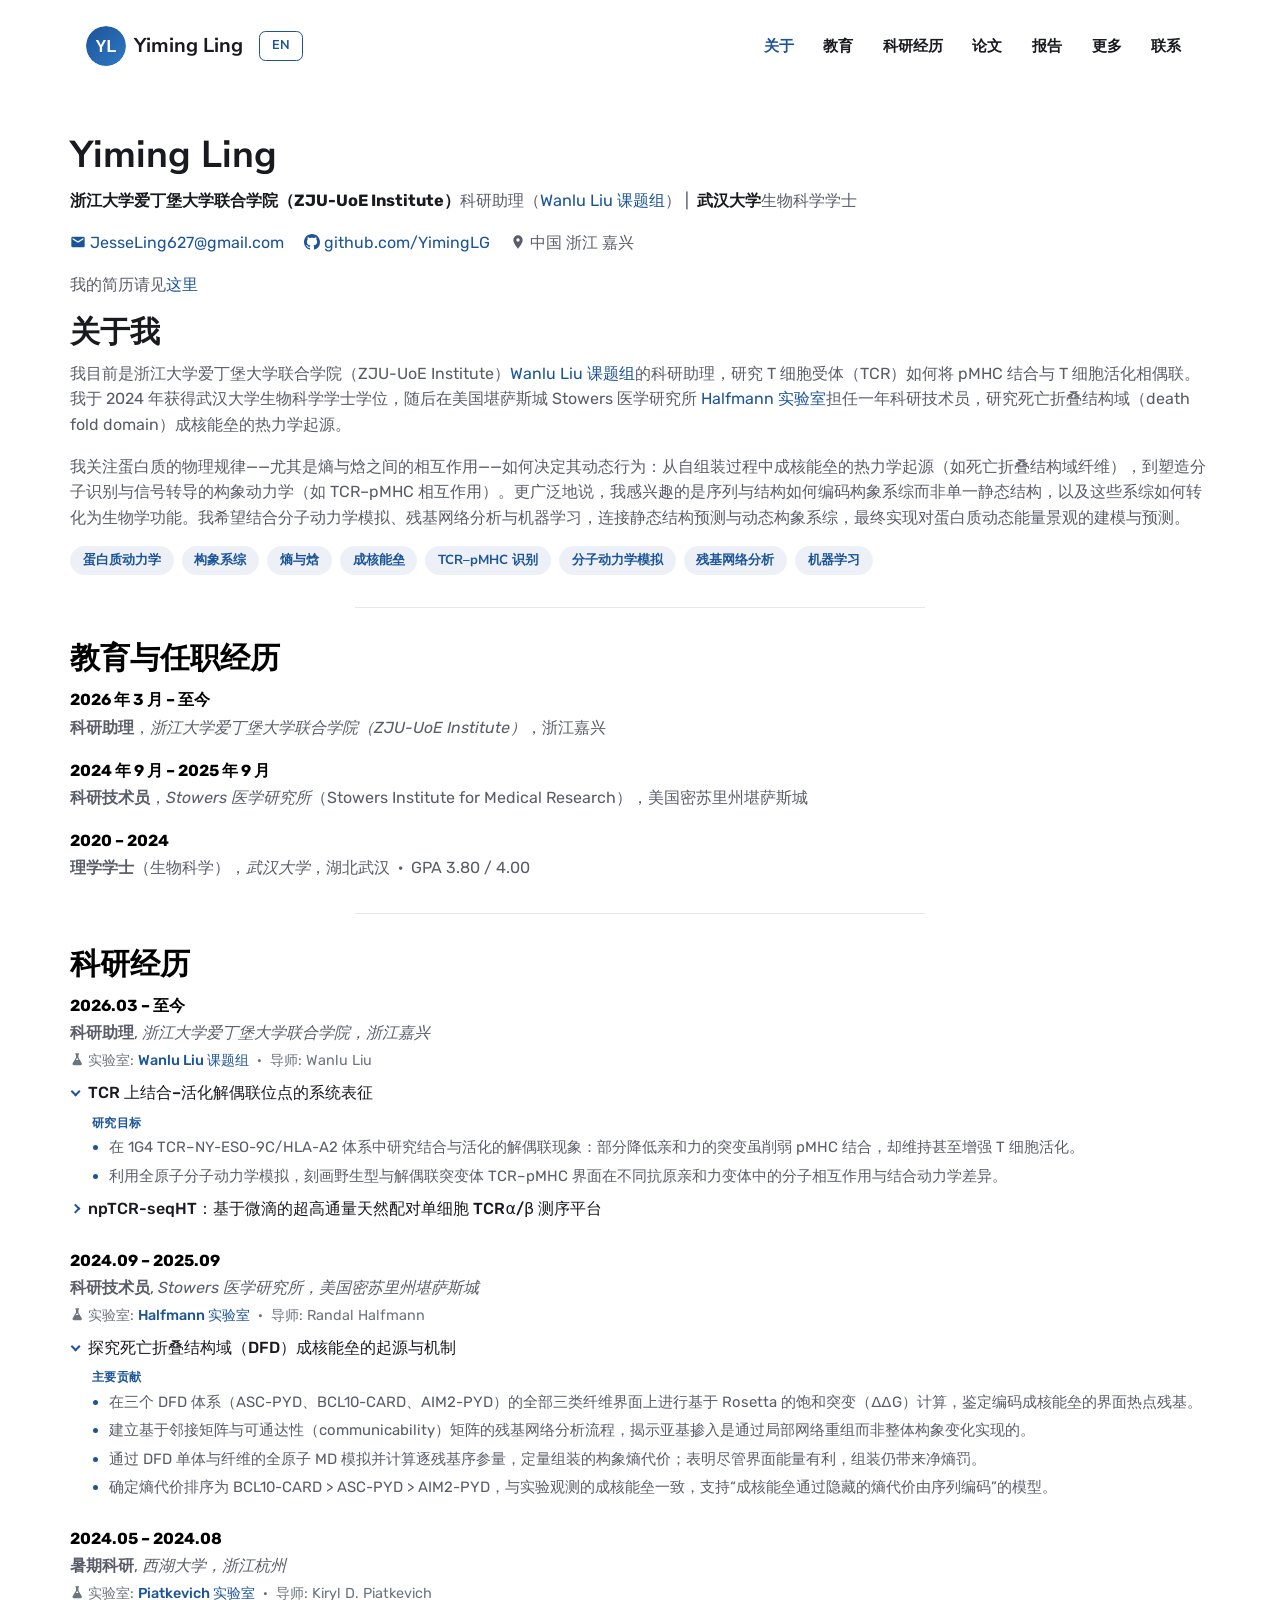
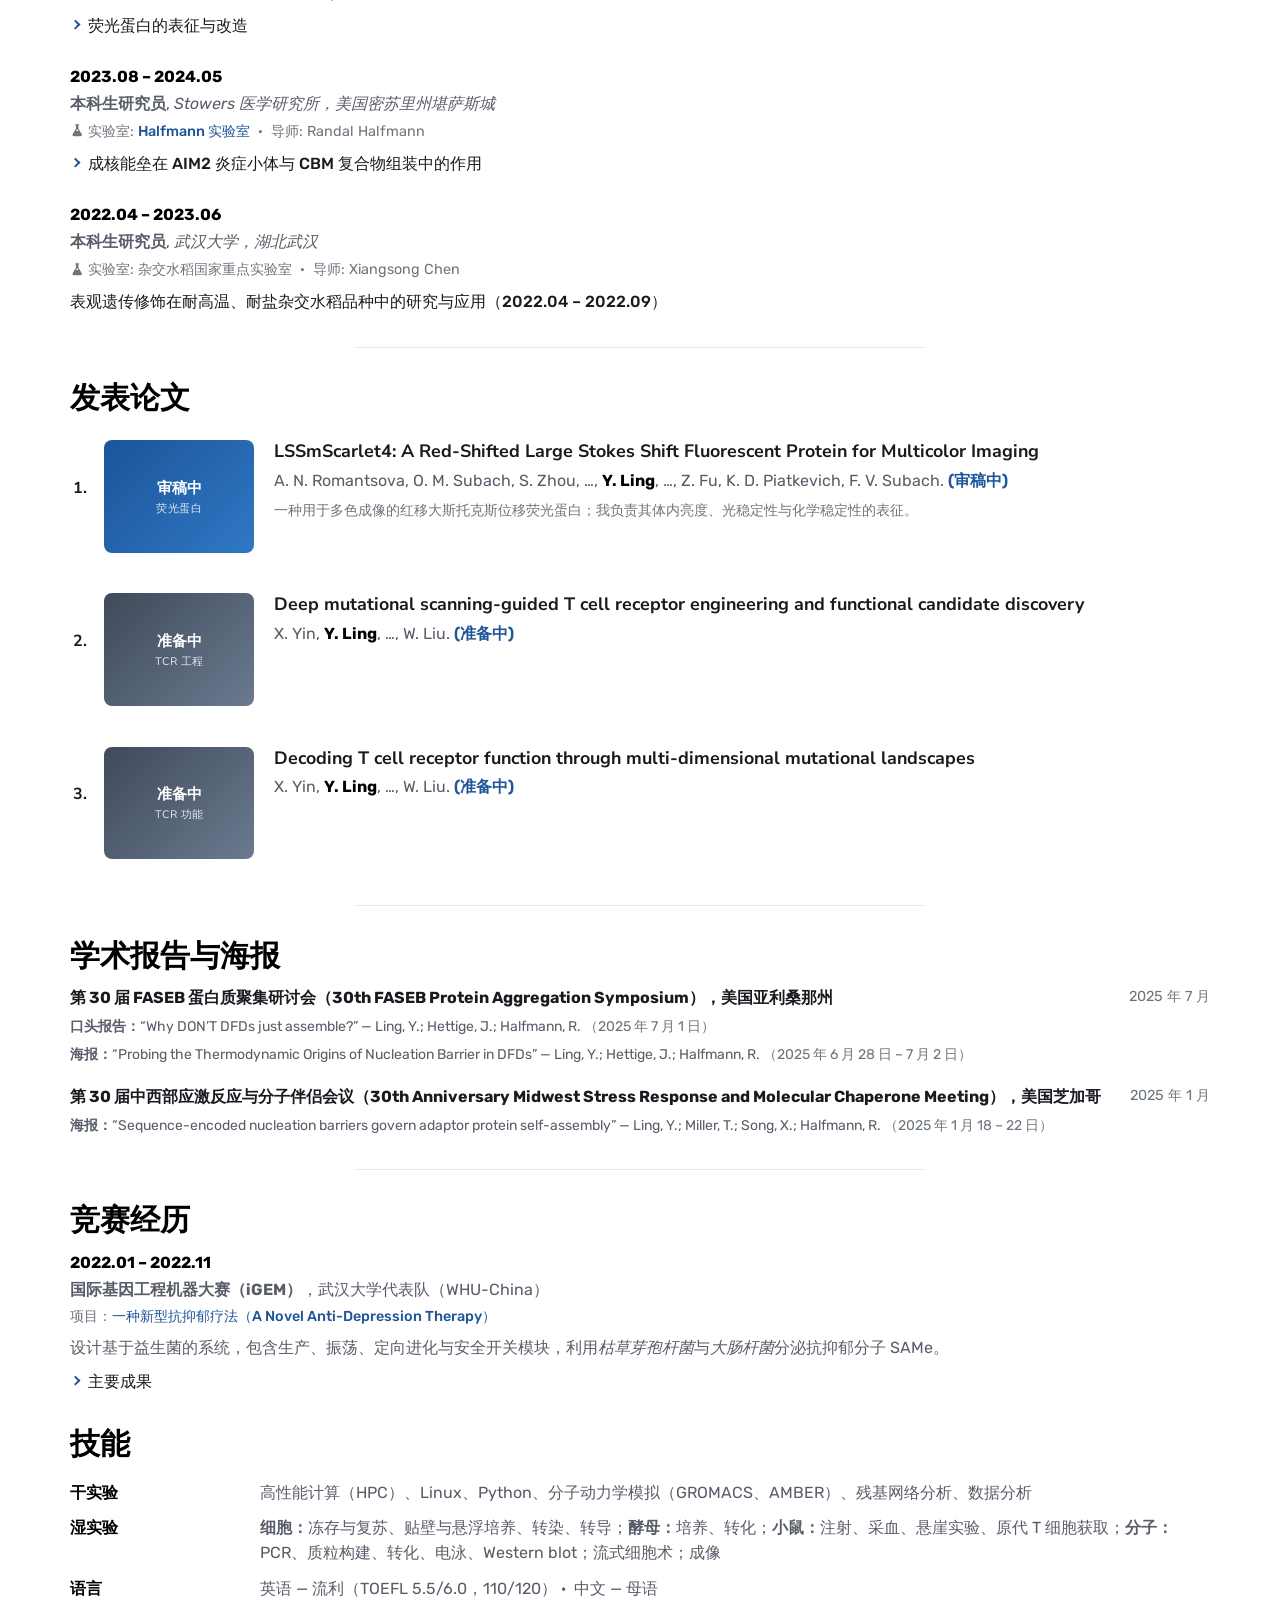
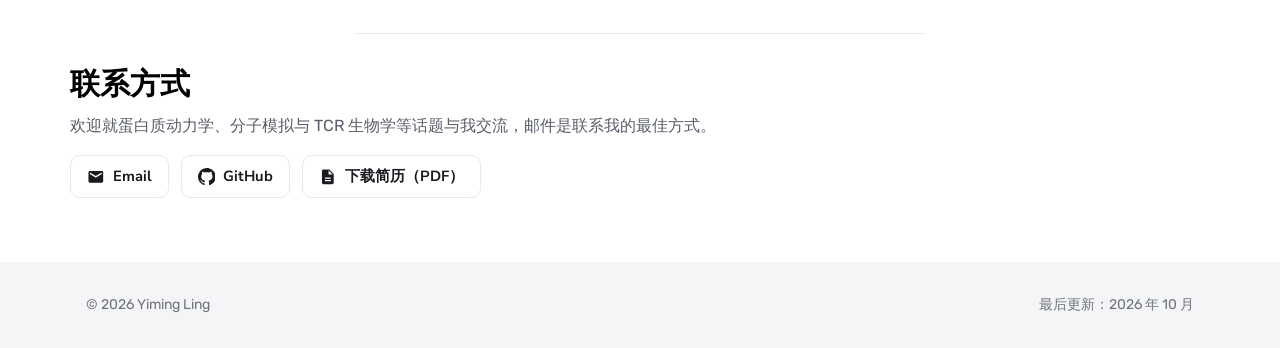
==== index_zh.html @ 6f8edc90 "Add files via upload" ====
<!DOCTYPE html>
<html lang="zh-CN">
<head>
  <meta charset="utf-8">
  <meta name="viewport" content="width=device-width, initial-scale=1, shrink-to-fit=no">
  <title>Yiming Ling</title>
  <meta name="author" content="Yiming Ling">
  <meta name="description" content="Yiming Ling — protein dynamics, molecular dynamics simulation and T cell receptor biology. Research Assistant at the ZJU-UoE Institute, Zhejiang University.">
  <link rel="alternate" hreflang="en" href="index.html">
  <link rel="alternate" hreflang="zh-CN" href="index_zh.html">
  <link rel="icon" type="image/svg+xml" href="assets/images/avatar.svg">
  <link rel="preconnect" href="https://fonts.googleapis.com">
  <link rel="preconnect" href="https://fonts.gstatic.com" crossorigin>
  <link href="https://fonts.googleapis.com/css2?family=Nunito+Sans:wght@400;700&family=Rubik:wght@400;500;700&display=swap" rel="stylesheet">
  <link rel="stylesheet" href="assets/css/style.css">
</head>
<body>

<header class="site-header">
  <div class="container">
    <nav class="navbar" aria-label="Main">
      <img src="assets/images/avatar.svg" alt="" class="brand-avatar">
      <a class="navbar-brand" href="index_zh.html">Yiming Ling</a>
      <a class="btn-outline" href="index.html" lang="en" hreflang="en" aria-label="Switch to English">EN</a>
      <button class="nav-toggle" type="button" aria-controls="nav-links" aria-expanded="false">
        <span>菜单</span><span class="bars"><span></span><span></span><span></span></span>
      </button>
      <ul class="nav-links" id="nav-links">
          <li><a href="#about">关于</a></li>
          <li><a href="#education">教育</a></li>
          <li><a href="#experience">科研经历</a></li>
          <li><a href="#publications">论文</a></li>
          <li><a href="#talks">报告</a></li>
          <li><a href="#more">更多</a></li>
          <li><a href="#contact">联系</a></li>
      </ul>
    </nav>
  </div>
</header>

<main>
  <div class="container content">

    <section class="hero" id="about">
      <h1>Yiming Ling</h1>
      <p class="tagline"><b>浙江大学爱丁堡大学联合学院（ZJU-UoE Institute）</b>科研助理（<a href="https://labw.org/" target="_blank" rel="noopener">Wanlu Liu 课题组</a>）&nbsp;|&nbsp; <b>武汉大学</b>生物科学学士</p>
      <p class="contact-line">
        <a href="mailto:JesseLing627@gmail.com"><svg class="icon" viewBox="0 0 24 24" aria-hidden="true"><path d="M20 4H4a2 2 0 0 0-2 2v12a2 2 0 0 0 2 2h16a2 2 0 0 0 2-2V6a2 2 0 0 0-2-2zm0 4.2-8 5-8-5V6l8 5 8-5v2.2z"/></svg> JesseLing627@gmail.com</a>
        <a href="https://github.com/YimingLG" target="_blank" rel="noopener"><svg class="icon" viewBox="0 0 16 16" aria-hidden="true"><path d="M8 0C3.58 0 0 3.58 0 8c0 3.54 2.29 6.53 5.47 7.59.4.07.55-.17.55-.38 0-.19-.01-.82-.01-1.49-2.01.37-2.53-.49-2.69-.94-.09-.23-.48-.94-.82-1.13-.28-.15-.68-.52-.01-.53.63-.01 1.08.58 1.23.82.72 1.21 1.87.87 2.33.66.07-.52.28-.87.51-1.07-1.78-.2-3.64-.89-3.64-3.95 0-.87.31-1.59.82-2.15-.08-.2-.36-1.02.08-2.12 0 0 .67-.21 2.2.82.64-.18 1.32-.27 2-.27.68 0 1.36.09 2 .27 1.53-1.04 2.2-.82 2.2-.82.44 1.1.16 1.92.08 2.12.51.56.82 1.27.82 2.15 0 3.07-1.87 3.75-3.65 3.95.29.25.54.73.54 1.48 0 1.07-.01 1.93-.01 2.2 0 .21.15.46.55.38A8.013 8.013 0 0 0 16 8c0-4.42-3.58-8-8-8z"/></svg> github.com/YimingLG</a>
        <span><svg class="icon" viewBox="0 0 24 24" aria-hidden="true"><path d="M12 2a7 7 0 0 0-7 7c0 5.25 7 13 7 13s7-7.75 7-13a7 7 0 0 0-7-7zm0 9.5A2.5 2.5 0 1 1 12 6.5a2.5 2.5 0 0 1 0 5z"/></svg> 中国 浙江 嘉兴</span>
      </p>
      <p>我的简历请见<a href="assets/cv/YimingLing_CV.pdf" target="_blank">这里</a></p>

      <h2><b>关于我</b></h2>
      <div>
        <p>我目前是浙江大学爱丁堡大学联合学院（ZJU-UoE Institute）<a href="https://labw.org/" target="_blank" rel="noopener">Wanlu Liu 课题组</a>的科研助理，研究 T 细胞受体（TCR）如何将 pMHC 结合与 T 细胞活化相偶联。我于 2024 年获得武汉大学生物科学学士学位，随后在美国堪萨斯城 Stowers 医学研究所 <a href="https://research.stowers.org/halfmannlab/" target="_blank" rel="noopener">Halfmann 实验室</a>担任一年科研技术员，研究死亡折叠结构域（death fold domain）成核能垒的热力学起源。</p>
        <p>我关注蛋白质的物理规律&mdash;&mdash;尤其是熵与焓之间的相互作用&mdash;&mdash;如何决定其动态行为：从自组装过程中成核能垒的热力学起源（如死亡折叠结构域纤维），到塑造分子识别与信号转导的构象动力学（如 TCR&ndash;pMHC 相互作用）。更广泛地说，我感兴趣的是序列与结构如何编码构象系综而非单一静态结构，以及这些系综如何转化为生物学功能。我希望结合分子动力学模拟、残基网络分析与机器学习，连接静态结构预测与动态构象系综，最终实现对蛋白质动态能量景观的建模与预测。</p>
      </div>
      <ul class="chips"><li>蛋白质动力学</li><li>构象系综</li><li>熵与焓</li><li>成核能垒</li><li>TCR&ndash;pMHC 识别</li><li>分子动力学模拟</li><li>残基网络分析</li><li>机器学习</li></ul>
    </section>

<div class="divider" role="presentation"></div>

    <section id="education">
      <div class="section-heading"><h2>教育与任职经历</h2></div>
      <div class="entry"><span class="date">2026 年 3 月 &ndash; 至今</span><p><b>科研助理</b>，<i>浙江大学爱丁堡大学联合学院（ZJU-UoE Institute）</i>，浙江嘉兴</p></div>
      <div class="entry"><span class="date">2024 年 9 月 &ndash; 2025 年 9 月</span><p><b>科研技术员</b>，<i>Stowers 医学研究所</i>（Stowers Institute for Medical Research），美国密苏里州堪萨斯城</p></div>
      <div class="entry"><span class="date">2020 &ndash; 2024</span><p><b>理学学士</b>（生物科学），<i>武汉大学</i>，湖北武汉 &nbsp;&middot;&nbsp; GPA 3.80 / 4.00</p></div>
    </section>

<div class="divider" role="presentation"></div>

    <section id="experience">
      <div class="section-heading"><h2>科研经历</h2></div>
      <div class="exp">
        <span class="date">2026.03 &ndash; 至今</span>
        <p class="role"><b>科研助理</b>, <i>浙江大学爱丁堡大学联合学院，浙江嘉兴</i></p>
        <div class="meta"><svg class="icon" viewBox="0 0 24 24" aria-hidden="true"><path d="M9 2v2h1v5.3L4.4 18.6A2.3 2.3 0 0 0 6.4 22h11.2a2.3 2.3 0 0 0 2-3.4L14 9.3V4h1V2H9zm3 2v5.8l2.2 3.7H9.8L12 9.8V4z"/></svg> 实验室: <a href="https://labw.org/" target="_blank" rel="noopener">Wanlu Liu 课题组</a> &nbsp;&middot;&nbsp; 导师: Wanlu Liu</div>
        <details class="project" open><summary>TCR 上结合&ndash;活化解偶联位点的系统表征</summary><div class="label">研究目标</div><ul><li>在 1G4 TCR&ndash;NY-ESO-9C/HLA-A2 体系中研究结合与活化的解偶联现象：部分降低亲和力的突变虽削弱 pMHC 结合，却维持甚至增强 T 细胞活化。</li><li>利用全原子分子动力学模拟，刻画野生型与解偶联突变体 TCR&ndash;pMHC 界面在不同抗原亲和力变体中的分子相互作用与结合动力学差异。</li></ul></details><details class="project"><summary>npTCR-seqHT：基于微滴的超高通量天然配对单细胞 TCR&alpha;/&beta; 测序平台</summary><div class="label">研究目标</div><ul><li>开发微滴内重叠延伸 RT-PCR 化学体系，在一锅共包封条件下从单细胞生成天然配对的 TCR&beta;:&alpha; 融合扩增子。</li><li>重新设计多重 V 基因引物组与链间连接序列，以抑制引物二聚体和单链副产物。</li><li>设计多阶段 PCR 程序，利用链不对称性与引物竞争几何关系，使扩增偏向融合产物。</li></ul></details>
      </div>
      <div class="exp">
        <span class="date">2024.09 &ndash; 2025.09</span>
        <p class="role"><b>科研技术员</b>, <i>Stowers 医学研究所，美国密苏里州堪萨斯城</i></p>
        <div class="meta"><svg class="icon" viewBox="0 0 24 24" aria-hidden="true"><path d="M9 2v2h1v5.3L4.4 18.6A2.3 2.3 0 0 0 6.4 22h11.2a2.3 2.3 0 0 0 2-3.4L14 9.3V4h1V2H9zm3 2v5.8l2.2 3.7H9.8L12 9.8V4z"/></svg> 实验室: <a href="https://research.stowers.org/halfmannlab/" target="_blank" rel="noopener">Halfmann 实验室</a> &nbsp;&middot;&nbsp; 导师: Randal Halfmann</div>
        <details class="project" open><summary>探究死亡折叠结构域（DFD）成核能垒的起源与机制</summary><div class="label">主要贡献</div><ul><li>在三个 DFD 体系（ASC-PYD、BCL10-CARD、AIM2-PYD）的全部三类纤维界面上进行基于 Rosetta 的饱和突变（&Delta;&Delta;G）计算，鉴定编码成核能垒的界面热点残基。</li><li>建立基于邻接矩阵与可通达性（communicability）矩阵的残基网络分析流程，揭示亚基掺入是通过局部网络重组而非整体构象变化实现的。</li><li>通过 DFD 单体与纤维的全原子 MD 模拟并计算逐残基序参量，定量组装的构象熵代价；表明尽管界面能量有利，组装仍带来净熵罚。</li><li>确定熵代价排序为 BCL10-CARD &gt; ASC-PYD &gt; AIM2-PYD，与实验观测的成核能垒一致，支持&ldquo;成核能垒通过隐藏的熵代价由序列编码&rdquo;的模型。</li></ul></details>
      </div>
      <div class="exp">
        <span class="date">2024.05 &ndash; 2024.08</span>
        <p class="role"><b>暑期科研</b>, <i>西湖大学，浙江杭州</i></p>
        <div class="meta"><svg class="icon" viewBox="0 0 24 24" aria-hidden="true"><path d="M9 2v2h1v5.3L4.4 18.6A2.3 2.3 0 0 0 6.4 22h11.2a2.3 2.3 0 0 0 2-3.4L14 9.3V4h1V2H9zm3 2v5.8l2.2 3.7H9.8L12 9.8V4z"/></svg> 实验室: <a href="https://www.piatkevich-lab.com/" target="_blank" rel="noopener">Piatkevich 实验室</a> &nbsp;&middot;&nbsp; 导师: Kiryl D. Piatkevich</div>
        <details class="project"><summary>荧光蛋白的表征与改造</summary><div class="label">项目</div><ul><li><b>LSSmScarlet4 表征：</b>测定 LSSmScarlet4 的体内亮度、光稳定性与化学稳定性。</li><li><b>Calypso 开发：</b>通过随机突变与筛选，由红色荧光蛋白（RFP）改造得到蓝色荧光蛋白。</li></ul></details>
      </div>
      <div class="exp">
        <span class="date">2023.08 &ndash; 2024.05</span>
        <p class="role"><b>本科生研究员</b>, <i>Stowers 医学研究所，美国密苏里州堪萨斯城</i></p>
        <div class="meta"><svg class="icon" viewBox="0 0 24 24" aria-hidden="true"><path d="M9 2v2h1v5.3L4.4 18.6A2.3 2.3 0 0 0 6.4 22h11.2a2.3 2.3 0 0 0 2-3.4L14 9.3V4h1V2H9zm3 2v5.8l2.2 3.7H9.8L12 9.8V4z"/></svg> 实验室: <a href="https://research.stowers.org/halfmannlab/" target="_blank" rel="noopener">Halfmann 实验室</a> &nbsp;&middot;&nbsp; 导师: Randal Halfmann</div>
        <details class="project"><summary>成核能垒在 AIM2 炎症小体与 CBM 复合物组装中的作用</summary><div class="label">研究目标</div><ul><li>阐明蛋白质聚集中过饱和程度、刺激与响应强度之间的关系。</li></ul></details>
      </div>
      <div class="exp">
        <span class="date">2022.04 &ndash; 2023.06</span>
        <p class="role"><b>本科生研究员</b>, <i>武汉大学，湖北武汉</i></p>
        <div class="meta"><svg class="icon" viewBox="0 0 24 24" aria-hidden="true"><path d="M9 2v2h1v5.3L4.4 18.6A2.3 2.3 0 0 0 6.4 22h11.2a2.3 2.3 0 0 0 2-3.4L14 9.3V4h1V2H9zm3 2v5.8l2.2 3.7H9.8L12 9.8V4z"/></svg> 实验室: 杂交水稻国家重点实验室 &nbsp;&middot;&nbsp; 导师: Xiangsong Chen</div>
        <div class="project"><span class="project-title">表观遗传修饰在耐高温、耐盐杂交水稻品种中的研究与应用（2022.04 &ndash; 2022.09）</span></div>
      </div>
    </section>

<div class="divider" role="presentation"></div>

    <section id="publications">
      <div class="section-heading"><h2>发表论文</h2></div>
      <ol class="pubs">
        <li><div class="card pub">
          <div class="pub-thumb "><span class="status">审稿中</span><span class="topic">荧光蛋白</span></div>
          <div class="pub-body"><h4>LSSmScarlet4: A Red-Shifted Large Stokes Shift Fluorescent Protein for Multicolor Imaging</h4>
            <p>A. N. Romantsova, O. M. Subach, S. Zhou, &hellip;, <span class="me">Y. Ling</span>, &hellip;, Z. Fu, K. D. Piatkevich, F. V. Subach. <span class="venue">(审稿中)</span></p><small>一种用于多色成像的红移大斯托克斯位移荧光蛋白；我负责其体内亮度、光稳定性与化学稳定性的表征。</small></div>
        </div></li>
        <li><div class="card pub">
          <div class="pub-thumb prep"><span class="status">准备中</span><span class="topic">TCR 工程</span></div>
          <div class="pub-body"><h4>Deep mutational scanning-guided T cell receptor engineering and functional candidate discovery</h4>
            <p>X. Yin, <span class="me">Y. Ling</span>, &hellip;, W. Liu. <span class="venue">(准备中)</span></p></div>
        </div></li>
        <li><div class="card pub">
          <div class="pub-thumb prep"><span class="status">准备中</span><span class="topic">TCR 功能</span></div>
          <div class="pub-body"><h4>Decoding T cell receptor function through multi-dimensional mutational landscapes</h4>
            <p>X. Yin, <span class="me">Y. Ling</span>, &hellip;, W. Liu. <span class="venue">(准备中)</span></p></div>
        </div></li>
      </ol>
    </section>

<div class="divider" role="presentation"></div>

    <section id="talks">
      <div class="section-heading"><h2>学术报告与海报</h2></div>
      <div class="talk"><p class="venue-line"><span>第 30 届 FASEB 蛋白质聚集研讨会（30th FASEB Protein Aggregation Symposium），美国亚利桑那州</span><span class="when">2025 年 7 月</span></p><p><small><b>口头报告：</b>&ldquo;Why DON&rsquo;T DFDs just assemble?&rdquo; &mdash; Ling, Y.; Hettige, J.; Halfmann, R. <span style="color:var(--muted)">（2025 年 7 月 1 日）</span></small></p><p><small><b>海报：</b>&ldquo;Probing the Thermodynamic Origins of Nucleation Barrier in DFDs&rdquo; &mdash; Ling, Y.; Hettige, J.; Halfmann, R. <span style="color:var(--muted)">（2025 年 6 月 28 日 &ndash; 7 月 2 日）</span></small></p></div>
      <div class="talk"><p class="venue-line"><span>第 30 届中西部应激反应与分子伴侣会议（30th Anniversary Midwest Stress Response and Molecular Chaperone Meeting），美国芝加哥</span><span class="when">2025 年 1 月</span></p><p><small><b>海报：</b>&ldquo;Sequence-encoded nucleation barriers govern adaptor protein self-assembly&rdquo; &mdash; Ling, Y.; Miller, T.; Song, X.; Halfmann, R. <span style="color:var(--muted)">（2025 年 1 月 18 &ndash; 22 日）</span></small></p></div>
    </section>

<div class="divider" role="presentation"></div>

    <section id="more">
      <div class="section-heading"><h2>竞赛经历</h2></div>
      <div class="exp"><span class="date">2022.01 &ndash; 2022.11</span>
        <p class="role"><b>国际基因工程机器大赛（iGEM）</b>，武汉大学代表队（WHU-China）</p>
        <div class="meta">项目：<a href="https://2022.igem.wiki/whu-china/design" target="_blank" rel="noopener">一种新型抗抑郁疗法（A Novel Anti-Depression Therapy）</a></div>
        <p style="margin-bottom:.3rem">设计基于益生菌的系统，包含生产、振荡、定向进化与安全开关模块，利用<i>枯草芽孢杆菌</i>与<i>大肠杆菌</i>分泌抗抑郁分子 SAMe。</p>
        <details class="project"><summary>主要成果</summary><ul><li>在<i>枯草芽孢杆菌</i>中构建 SAMe 合成与分泌机制。</li><li>构建 REPRESSILATOR 振荡器，实现 SAMe 的周期性释放。</li><li>对 LacI 阻遏蛋白进行定向进化，获得乳糖耐受突变体。</li><li>设计用于可控生物封存的安全开关模块。</li></ul></details>
      </div>
      <div class="section-heading" style="margin-top:2rem"><h2>技能</h2></div>
      <dl class="skill-grid">
        <dt>干实验</dt><dd>高性能计算（HPC）、Linux、Python、分子动力学模拟（GROMACS、AMBER）、残基网络分析、数据分析</dd>
        <dt>湿实验</dt><dd><b>细胞：</b>冻存与复苏、贴壁与悬浮培养、转染、转导；<b>酵母：</b>培养、转化；<b>小鼠：</b>注射、采血、悬崖实验、原代 T 细胞获取；<b>分子：</b>PCR、质粒构建、转化、电泳、Western blot；流式细胞术；成像</dd>
        <dt>语言</dt><dd>英语 &mdash; 流利（TOEFL 5.5/6.0，110/120）&nbsp;&middot;&nbsp; 中文 &mdash; 母语</dd>
      </dl>
    </section>

<div class="divider" role="presentation"></div>

    <section id="contact">
      <div class="section-heading"><h2>联系方式</h2></div>
      <p>欢迎就蛋白质动力学、分子模拟与 TCR 生物学等话题与我交流，邮件是联系我的最佳方式。</p>
      <div class="social">
        <a href="mailto:JesseLing627@gmail.com"><svg class="icon" viewBox="0 0 24 24" aria-hidden="true"><path d="M20 4H4a2 2 0 0 0-2 2v12a2 2 0 0 0 2 2h16a2 2 0 0 0 2-2V6a2 2 0 0 0-2-2zm0 4.2-8 5-8-5V6l8 5 8-5v2.2z"/></svg> Email</a>
        <a href="https://github.com/YimingLG" target="_blank" rel="noopener"><svg class="icon" viewBox="0 0 16 16" aria-hidden="true"><path d="M8 0C3.58 0 0 3.58 0 8c0 3.54 2.29 6.53 5.47 7.59.4.07.55-.17.55-.38 0-.19-.01-.82-.01-1.49-2.01.37-2.53-.49-2.69-.94-.09-.23-.48-.94-.82-1.13-.28-.15-.68-.52-.01-.53.63-.01 1.08.58 1.23.82.72 1.21 1.87.87 2.33.66.07-.52.28-.87.51-1.07-1.78-.2-3.64-.89-3.64-3.95 0-.87.31-1.59.82-2.15-.08-.2-.36-1.02.08-2.12 0 0 .67-.21 2.2.82.64-.18 1.32-.27 2-.27.68 0 1.36.09 2 .27 1.53-1.04 2.2-.82 2.2-.82.44 1.1.16 1.92.08 2.12.51.56.82 1.27.82 2.15 0 3.07-1.87 3.75-3.65 3.95.29.25.54.73.54 1.48 0 1.07-.01 1.93-.01 2.2 0 .21.15.46.55.38A8.013 8.013 0 0 0 16 8c0-4.42-3.58-8-8-8z"/></svg> GitHub</a>
        <a href="assets/cv/YimingLing_CV.pdf" target="_blank"><svg class="icon" viewBox="0 0 24 24" aria-hidden="true"><path d="M14 2H6a2 2 0 0 0-2 2v16a2 2 0 0 0 2 2h12a2 2 0 0 0 2-2V8l-6-6zm-1 7V3.5L18.5 9H13zM8 13h8v1.6H8V13zm0 3.4h8V18H8v-1.6z"/></svg> 下载简历（PDF）</a>
        <!-- Add more profiles here, e.g.:
        <a href="https://scholar.google.com/citations?user=ID" target="_blank" rel="noopener">Google Scholar</a>
        <a href="https://orcid.org/0000-0000-0000-0000" target="_blank" rel="noopener">ORCID</a>
        -->
      </div>
    </section>

  </div>
</main>

<footer class="site-footer">
  <div class="container"><span>&copy; <span id="year">2026</span> Yiming Ling</span><span>最后更新：2026 年 10 月</span></div>
</footer>

<button class="back-to-top" type="button" aria-label="返回顶部">&uarr;</button>
<script src="assets/js/main.js"></script>
</body>
</html>
---- assets/css/style.css ----
/* ==========================================================================
   Yiming Ling — personal website
   Visual language modelled on a Bootstrap "Blogzine"-style academic page:
   white canvas, Nunito Sans headings, Rubik body, #1C5499 primary.
   ========================================================================== */

:root {
  --primary: #1C5499;
  --accent: #1F5699;
  --primary-soft: rgba(28, 84, 153, 0.08);
  --text: #595d69;
  --heading: #191a1f;
  --muted: #6c757d;
  --border: #e7e8ec;
  --page-bg: #F5F5F7;
  --card-radius: 0.7rem;
  --container: 1140px;
  --font-heading: "Nunito Sans", system-ui, -apple-system, "Segoe UI", Roboto, "Helvetica Neue", Arial, "PingFang SC", "Microsoft YaHei", sans-serif;
  --font-body: "Rubik", system-ui, -apple-system, "Segoe UI", Roboto, "Helvetica Neue", Arial, "PingFang SC", "Microsoft YaHei", sans-serif;
}

*, *::before, *::after { box-sizing: border-box; }

html { scroll-behavior: smooth; scroll-padding-top: 96px; }

body {
  margin: 0;
  font-family: var(--font-body);
  font-size: 12pt;
  font-weight: 400;
  line-height: 1.6;
  color: var(--text);
  background-color: var(--page-bg);
  -webkit-font-smoothing: antialiased;
  -moz-osx-font-smoothing: grayscale;
}

main { background-color: #fff; }

h1, h2, h3, h4, h5, h6 {
  font-family: var(--font-heading);
  font-weight: 700;
  color: var(--heading);
  line-height: 1.25;
  margin: 0 0 0.6rem;
}
h1 { font-size: calc(1.36rem + 1.3vw); }
h2 { font-size: calc(1.31rem + 0.75vw); }
h4 { font-size: 1.12rem; }
@media (min-width: 1200px) { h1 { font-size: 2.34rem; } h2 { font-size: 1.875rem; } }

p { margin: 0 0 1rem; }
b, strong { font-weight: 700; }
small, .small { font-size: 0.875em; }

a { color: var(--primary); text-decoration: none; transition: color .2s ease; }
a:hover { color: #164379; text-decoration: underline; }

.container {
  width: 100%;
  max-width: var(--container);
  margin: 0 auto;
  padding: 0 1rem;
}

/* ---------------------------------------------------------------- Header */
header.site-header {
  position: sticky;
  top: 0;
  z-index: 1000;
  background: #fff;
  transition: box-shadow .25s ease;
}
header.site-header.scrolled { box-shadow: 0 0 40px rgba(29, 58, 83, 0.12); }

.navbar {
  display: flex;
  align-items: center;
  flex-wrap: wrap;
  gap: 0.5rem;
}

.brand-avatar {
  width: 40px; height: 40px;
  border-radius: 50%;
  flex: 0 0 auto;
}

.navbar-brand {
  padding: 30px 0;
  margin-right: 0.5rem;
  font-family: var(--font-heading);
  font-size: 1.25rem;
  font-weight: 700;
  color: var(--heading);
  white-space: nowrap;
}
.navbar-brand:hover { color: var(--primary); text-decoration: none; }

.btn-outline {
  display: inline-block;
  font-family: var(--font-heading);
  font-weight: 700;
  font-size: 0.8rem;
  line-height: 1.5;
  padding: 0.25rem 0.75rem;
  border: 1px solid var(--primary);
  border-radius: 0.4rem;
  color: var(--primary);
  background: transparent;
  transition: all .2s ease;
}
.btn-outline:hover { background: var(--primary); color: #fff; text-decoration: none; }

.btn-primary {
  display: inline-block;
  font-family: var(--font-heading);
  font-weight: 700;
  font-size: 0.9rem;
  padding: 0.45rem 1rem;
  border-radius: 0.4rem;
  background: var(--primary);
  border: 1px solid var(--primary);
  color: #fff;
  transition: all .2s ease;
}
.btn-primary:hover { background: #164379; color: #fff; text-decoration: none; }

.nav-toggle {
  margin-left: auto;
  display: none;
  align-items: center;
  gap: 0.5rem;
  background: none;
  border: 0;
  cursor: pointer;
  font-family: var(--font-heading);
  font-weight: 700;
  color: var(--heading);
  padding: 0.5rem 0;
}
.nav-toggle .bars { display: inline-block; width: 22px; }
.nav-toggle .bars span {
  display: block; height: 2px; margin: 4px 0;
  background: var(--heading); border-radius: 2px;
}

.nav-links {
  margin: 0 0 0 auto;
  padding: 0;
  list-style: none;
  display: flex;
  gap: 0.25rem;
}
.nav-links a {
  display: block;
  padding: 0.5rem 0.8rem;
  font-family: var(--font-heading);
  font-weight: 700;
  font-size: 0.95rem;
  color: var(--heading);
  border-radius: 0.4rem;
}
.nav-links a:hover, .nav-links a.active { color: var(--primary); text-decoration: none; }

@media (max-width: 991.98px) {
  .navbar-brand { padding: 20px 0; }
  .nav-toggle { display: inline-flex; }
  .nav-links {
    display: none;
    flex-basis: 100%;
    flex-direction: column;
    padding-bottom: 1rem;
  }
  .nav-links.open { display: flex; }
}

/* ---------------------------------------------------------------- Main content */
.content { padding: 1.5rem 0 3rem; }

.hero { padding-top: 1rem; }
.hero .tagline { font-size: 1.02rem; }
.hero .tagline b { color: var(--heading); }
.hero .contact-line { display: flex; flex-wrap: wrap; gap: 0.5rem 1.25rem; align-items: center; }
.icon { width: 1em; height: 1em; vertical-align: -0.125em; fill: currentColor; }

.chips { display: flex; flex-wrap: wrap; gap: 0.5rem; margin: 0.25rem 0 1.25rem; padding: 0; list-style: none; }
.chips li {
  margin: 0;
  font-size: 0.82rem;
  font-family: var(--font-heading);
  font-weight: 700;
  color: var(--primary);
  background: var(--primary-soft);
  border-radius: 50rem;
  padding: 0.25rem 0.8rem;
}

.divider {
  width: 50%;
  height: 0;
  margin: 2rem auto;
  border-top: 1px solid var(--border);
}

.section-heading h2 { color: #000; }

/* Dated entries (education / honors style) */
.entry { margin-bottom: 1.1rem; }
.entry .date { color: #000; font-weight: 700; }
.entry p { margin: 0.1rem 0 0; }
.entry i { font-style: italic; }

/* Research experience */
.exp { margin-bottom: 1.6rem; }
.exp .date { color: #000; font-weight: 700; }
.exp .role { margin: 0.1rem 0 0.2rem; }
.exp .meta { font-size: 0.9rem; color: var(--muted); margin-bottom: 0.4rem; }
.exp .meta a { font-weight: 500; }
.project { margin: 0.5rem 0 0; }
.project-title { color: var(--heading); font-weight: 500; }
details.project > summary {
  cursor: pointer;
  list-style: none;
  color: var(--heading);
  font-weight: 500;
}
details.project > summary::-webkit-details-marker { display: none; }
details.project > summary::before {
  content: "";
  display: inline-block;
  width: 0.45em; height: 0.45em;
  margin: 0 0.6em 0.15em 0.1em;
  border-right: 2px solid var(--primary);
  border-bottom: 2px solid var(--primary);
  transform: rotate(-45deg);
  transition: transform .2s ease;
}
details.project[open] > summary::before { transform: rotate(45deg); }
.project .label {
  font-family: var(--font-heading);
  font-size: 0.75rem;
  font-weight: 700;
  text-transform: uppercase;
  letter-spacing: 0.04em;
  color: var(--primary);
  margin: 0.5rem 0 0.2rem 1.35rem;
}
.project ul { margin: 0.2rem 0 0 1.35rem; padding-left: 1.1rem; font-size: 0.93rem; }
.project ul li { margin-bottom: 0.3rem; }
.project ul li::marker { color: var(--primary); }

/* Publications */
ol.pubs { padding-left: 1.3rem; margin: 0; }
ol.pubs > li { margin-bottom: 10pt; }
ol.pubs > li::marker { font-family: var(--font-heading); font-weight: 700; color: var(--heading); }

.card {
  position: relative;
  background: #fff;
  border-radius: var(--card-radius);
  transition: box-shadow .25s ease, transform .25s ease;
}
.pub {
  display: flex;
  gap: 1.25rem;
  align-items: flex-start;
  padding: 0.85rem;
}
.pub:hover { box-shadow: 0 0.5rem 1.75rem rgba(29, 58, 83, 0.10); }
.pub-thumb {
  flex: 0 0 16.666%;
  max-width: 150px;
  aspect-ratio: 4 / 3;
  border-radius: 0.5rem;
  display: flex;
  flex-direction: column;
  justify-content: center;
  align-items: center;
  text-align: center;
  padding: 0.5rem;
  color: #fff;
  font-family: var(--font-heading);
  font-weight: 700;
  line-height: 1.2;
  background: linear-gradient(135deg, #1C5499 0%, #2f78c4 100%);
}
.pub-thumb.prep { background: linear-gradient(135deg, #3f4a5a 0%, #6b7a90 100%); }
.pub-thumb .status { font-size: 0.95rem; }
.pub-thumb .topic { font-size: 0.68rem; font-weight: 400; opacity: 0.85; margin-top: 0.3rem; text-transform: uppercase; letter-spacing: 0.05em; }
.pub-body { flex: 1 1 auto; min-width: 0; }
.pub-body h4 { margin-bottom: 0.35rem; color: var(--heading); }
.pub-body p { margin-bottom: 0.35rem; }
.pub-body .me { color: #000; font-weight: 700; }
.pub-body .venue { color: var(--accent); font-weight: 700; }
.pub-body small { display: block; color: var(--muted); }

@media (max-width: 575.98px) {
  .pub { flex-direction: column; gap: 0.6rem; }
  .pub-thumb { max-width: none; width: 100%; aspect-ratio: auto; padding: 0.4rem; flex-direction: row; gap: 0.6rem; }
  .pub-thumb .topic { margin-top: 0; }
}

/* Talks */
.talk { margin-bottom: 1.1rem; }
.talk .venue-line { margin: 0; color: var(--heading); font-weight: 700; display: flex; justify-content: space-between; gap: 1rem; }
.talk .venue-line .when { font-size: 0.9rem; color: var(--muted); font-weight: 400; white-space: nowrap; }
.talk p { margin: 0.15rem 0 0; }

/* Skills */
.skill-grid { display: grid; grid-template-columns: 170px 1fr; gap: 0.6rem 1.25rem; }
.skill-grid dt { color: #000; font-weight: 700; }
.skill-grid dd { margin: 0; }
@media (max-width: 575.98px) { .skill-grid { grid-template-columns: 1fr; } .skill-grid dd { margin-bottom: 0.6rem; } }

/* Contact */
.social { display: flex; flex-wrap: wrap; gap: 0.75rem; margin: 0.5rem 0 1rem; }
.social a {
  display: inline-flex; align-items: center; gap: 0.5rem;
  padding: 0.55rem 1rem;
  border: 1px solid var(--border);
  border-radius: 0.6rem;
  color: var(--heading);
  font-family: var(--font-heading);
  font-weight: 700;
  font-size: 0.92rem;
  transition: all .2s ease;
}
.social a:hover { border-color: var(--primary); color: var(--primary); text-decoration: none; box-shadow: 0 0.35rem 1rem rgba(29, 58, 83, 0.08); }
.social .icon { width: 1.2em; height: 1.2em; }

/* ---------------------------------------------------------------- Footer */
footer.site-footer {
  background: var(--page-bg);
  padding: 2rem 0;
  font-size: 0.875rem;
  color: var(--muted);
}
footer.site-footer .container { display: flex; flex-wrap: wrap; justify-content: space-between; gap: 0.5rem; }

.back-to-top {
  position: fixed;
  right: 1.25rem; bottom: 1.25rem;
  width: 42px; height: 42px;
  border-radius: 50%;
  border: 0;
  background: var(--primary);
  color: #fff;
  font-size: 1.1rem;
  cursor: pointer;
  box-shadow: 0 0.35rem 1rem rgba(29, 58, 83, 0.25);
  opacity: 0; visibility: hidden;
  transition: opacity .25s ease, visibility .25s ease;
}
.back-to-top.show { opacity: 1; visibility: visible; }

@media print {
  header.site-header, .back-to-top, .nav-toggle { display: none !important; }
  details.project > summary::before { display: none; }
}
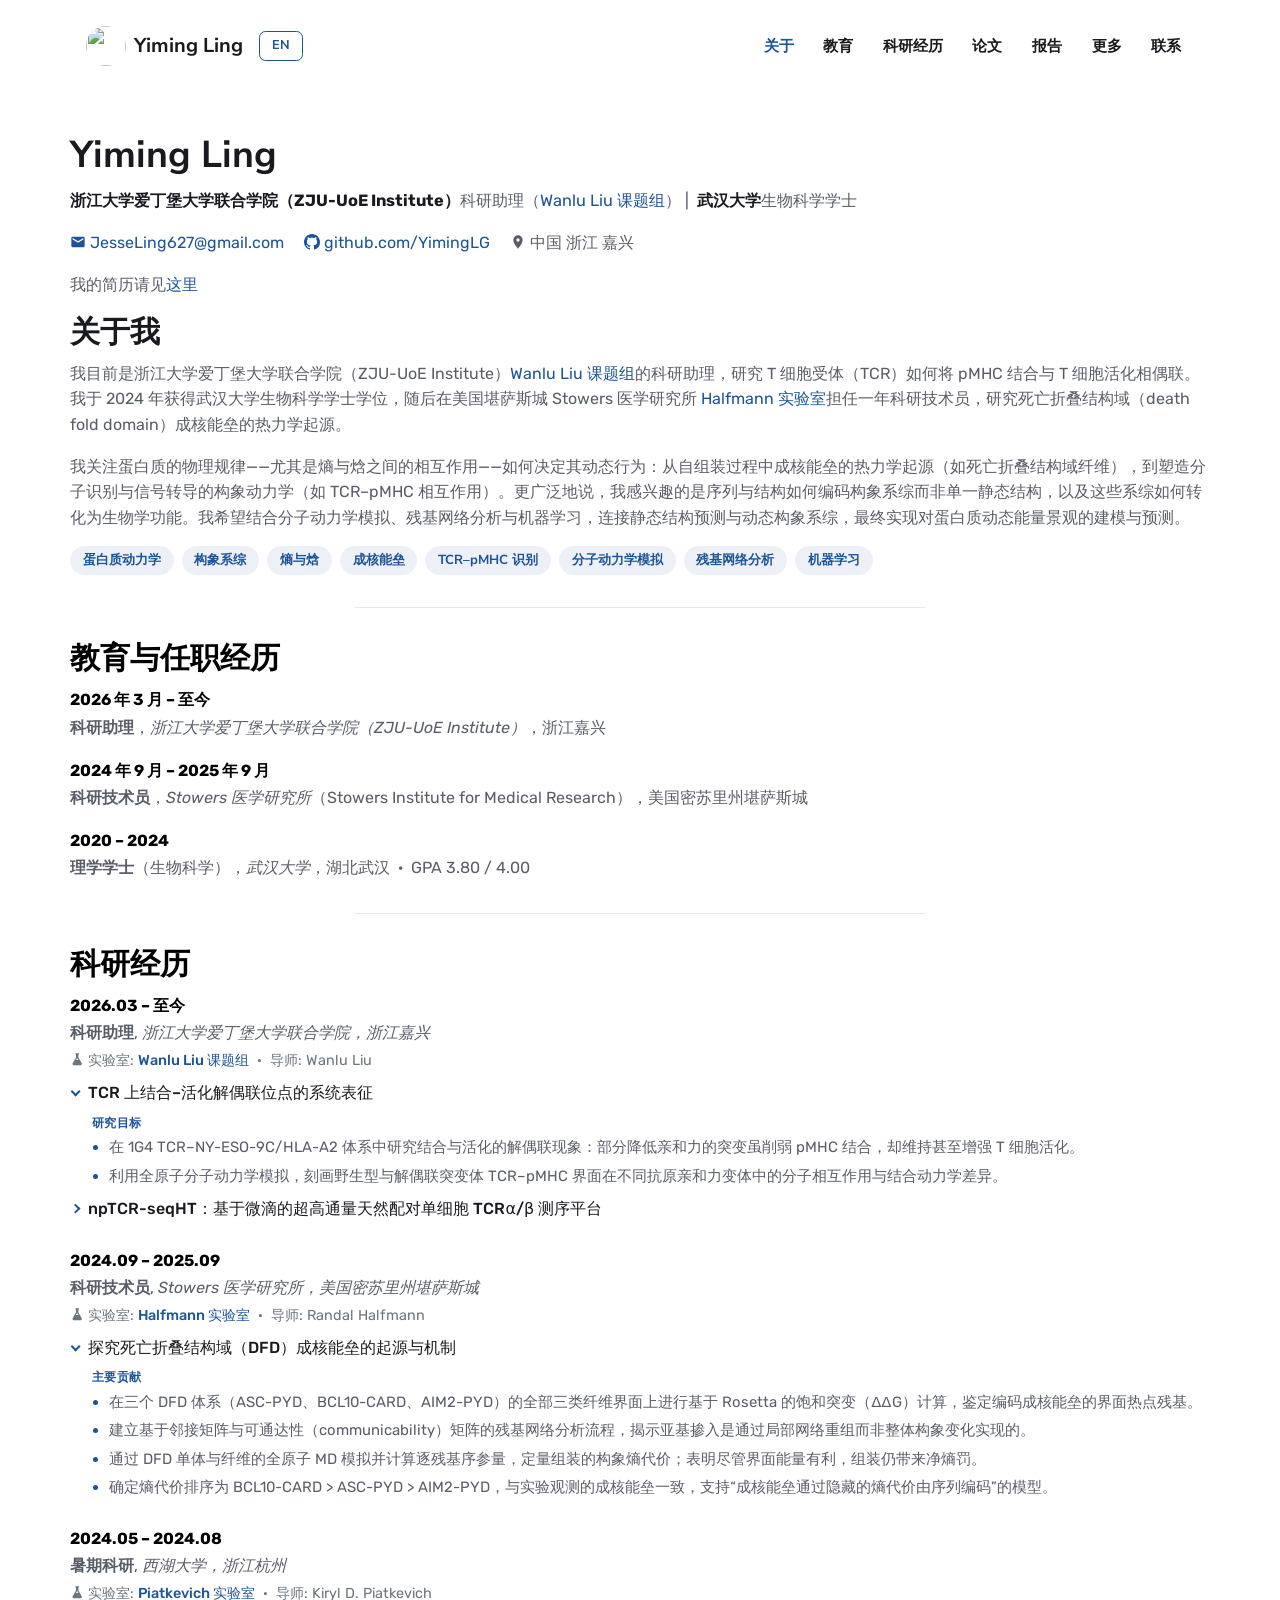
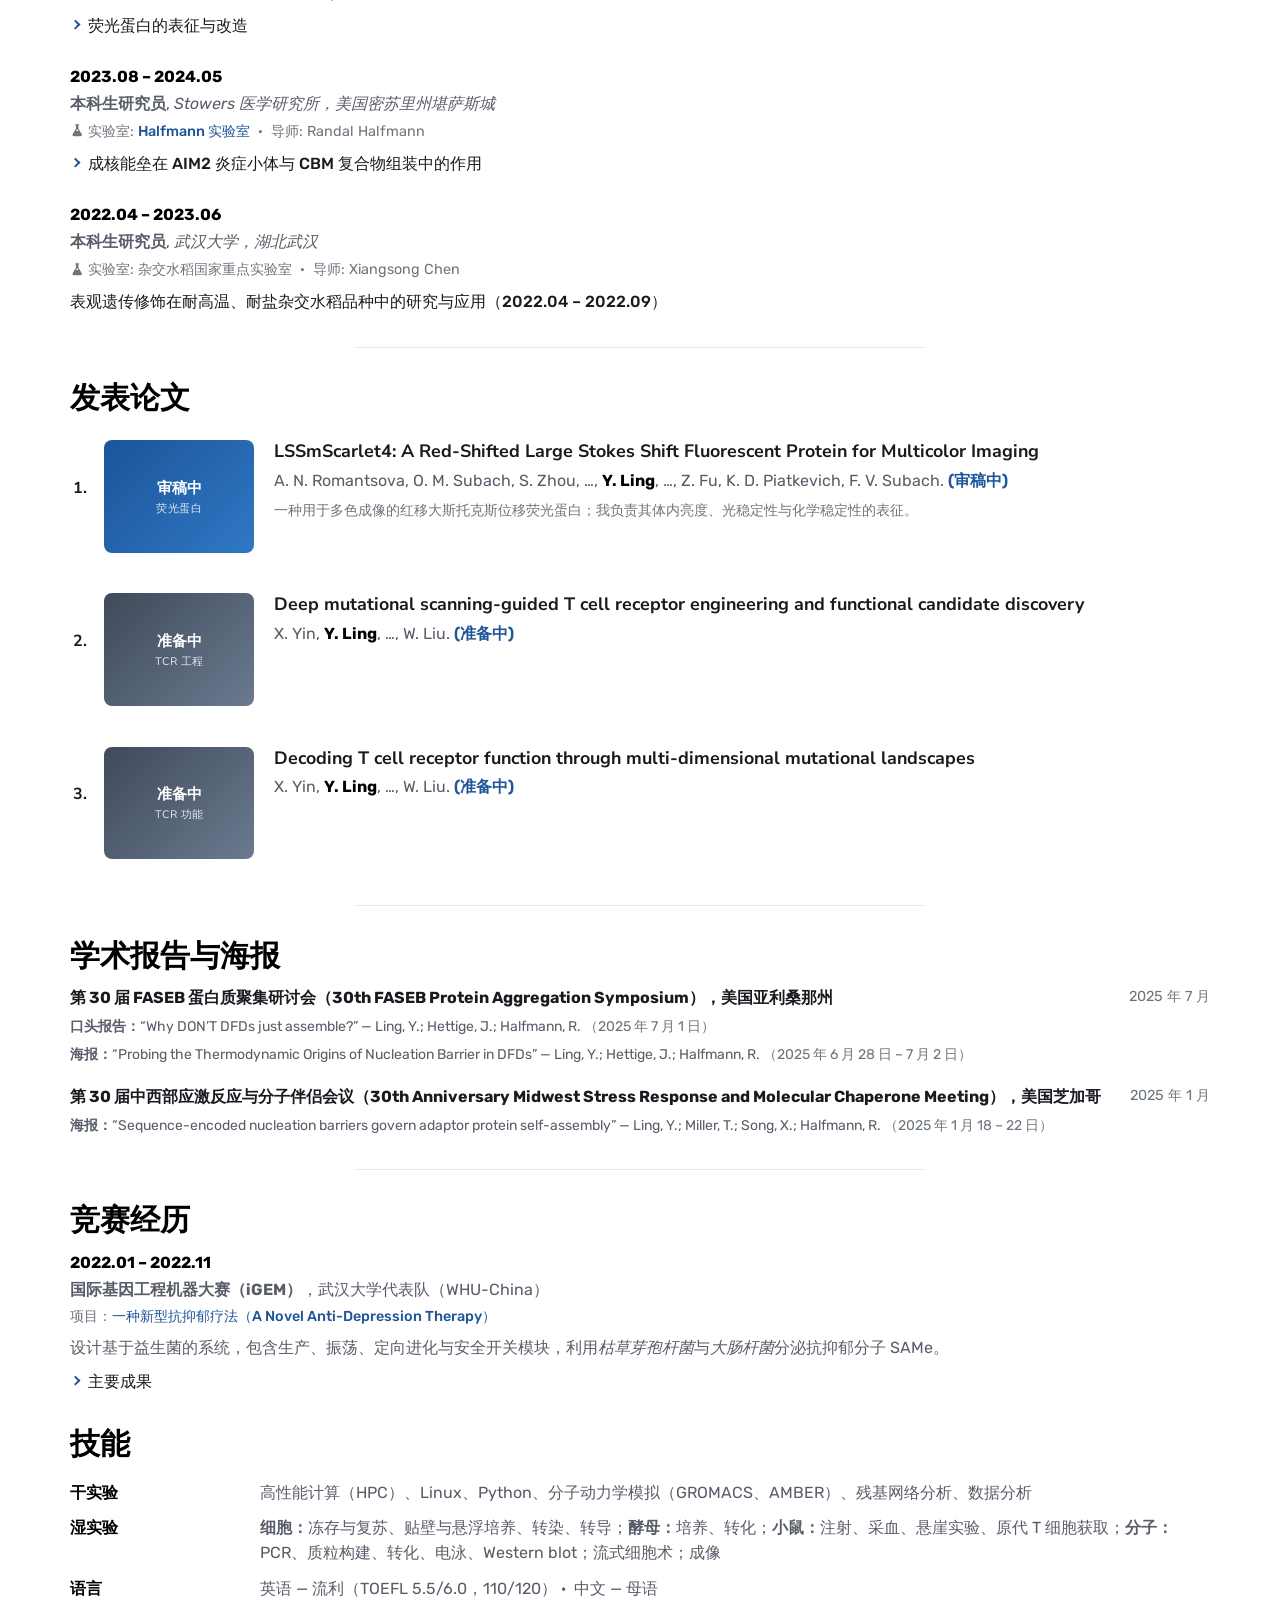
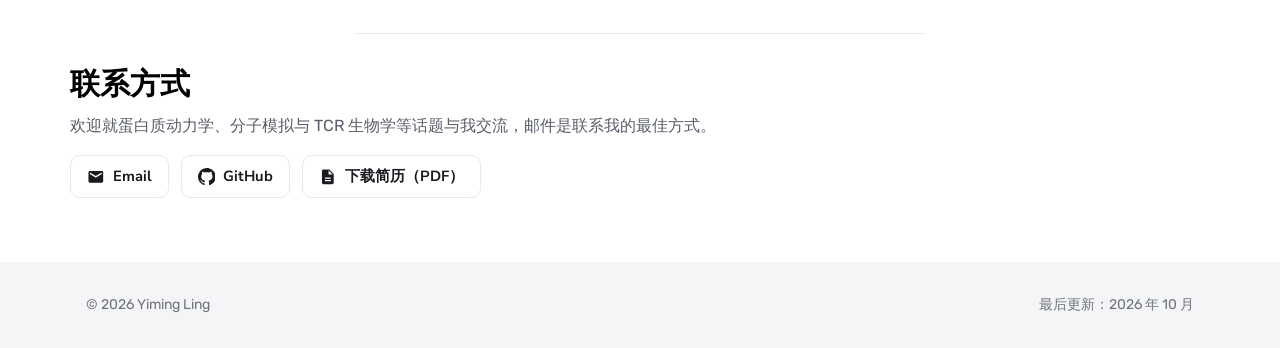
==== commit e40c8c07: "Replace avatar image with profile picture in header" ====
--- a/index_zh.html
+++ b/index_zh.html
@@ -19,7 +19,7 @@
 <header class="site-header">
   <div class="container">
     <nav class="navbar" aria-label="Main">
-      <img src="assets/images/avatar.svg" alt="" class="brand-avatar">
+      <img src="assets/images/profile.jpg" alt="" class="brand-avatar">
       <a class="navbar-brand" href="index_zh.html">Yiming Ling</a>
       <a class="btn-outline" href="index.html" lang="en" hreflang="en" aria-label="Switch to English">EN</a>
       <button class="nav-toggle" type="button" aria-controls="nav-links" aria-expanded="false">
